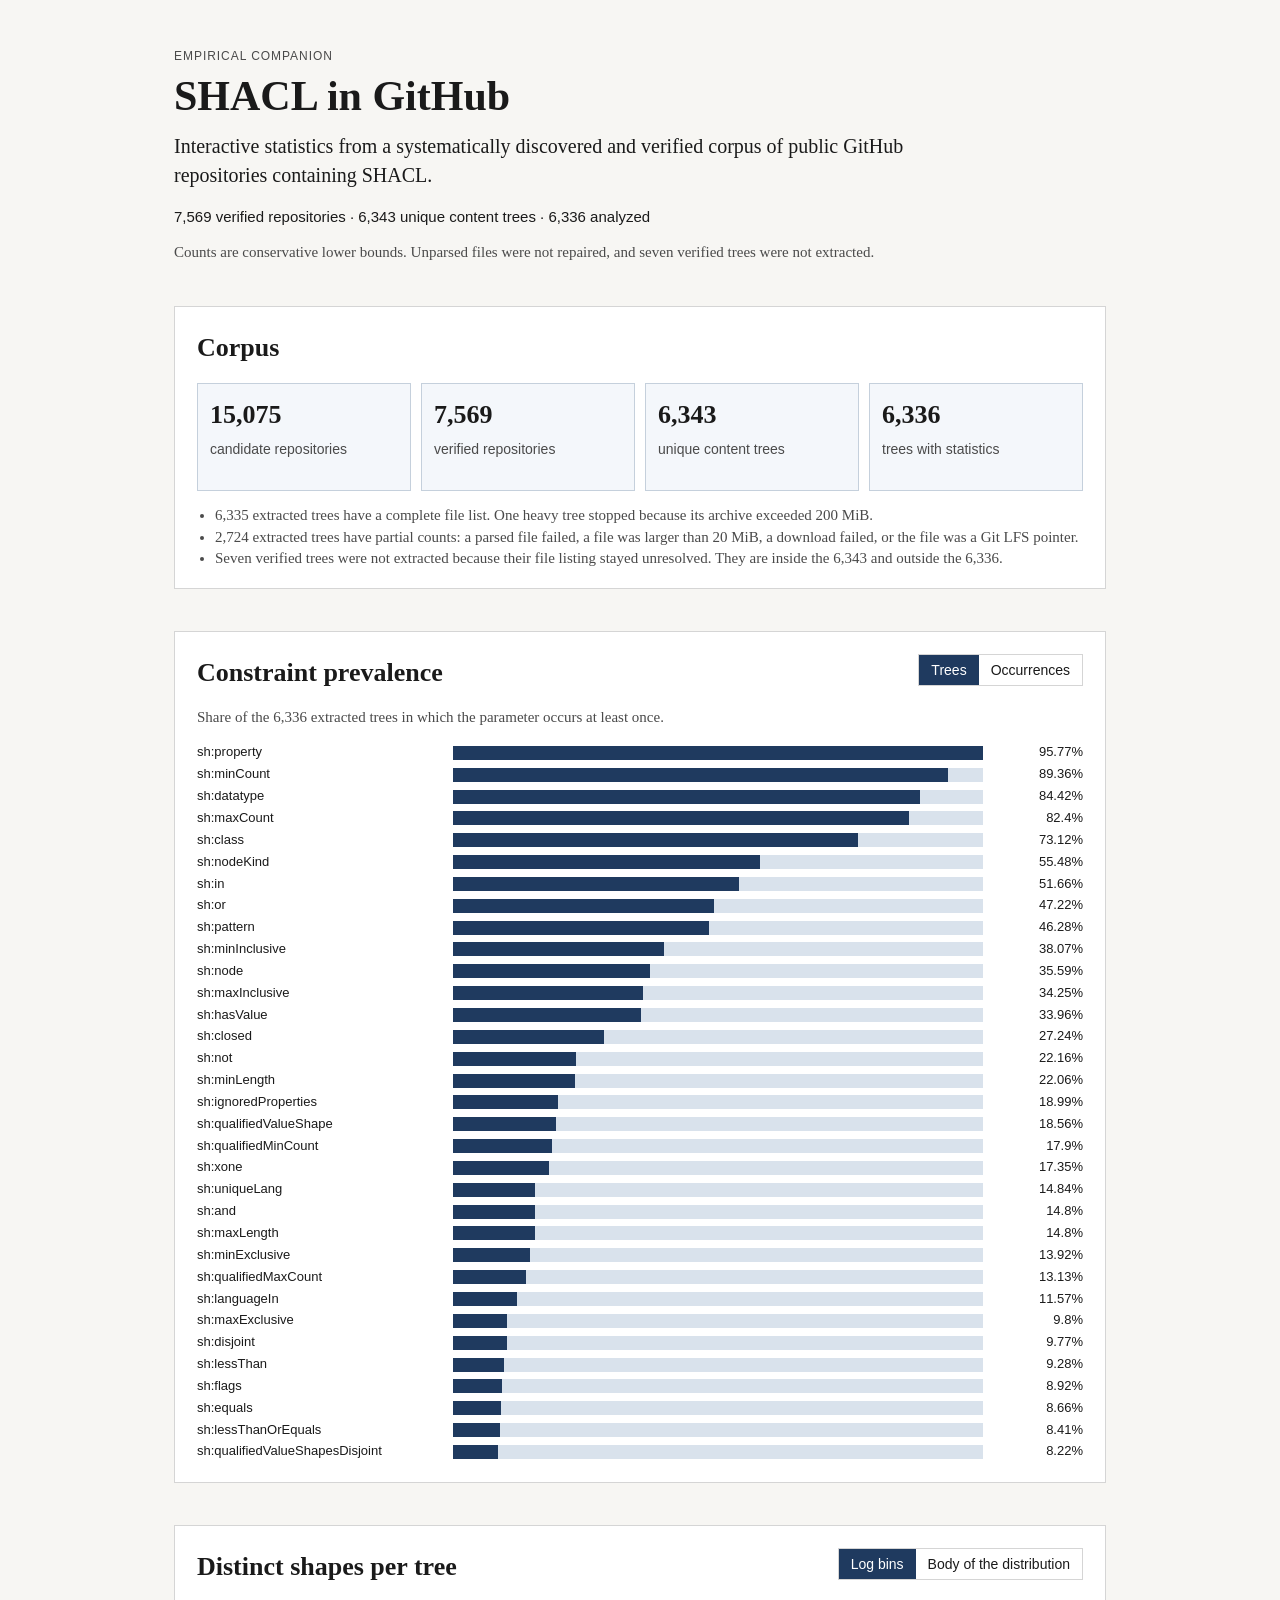
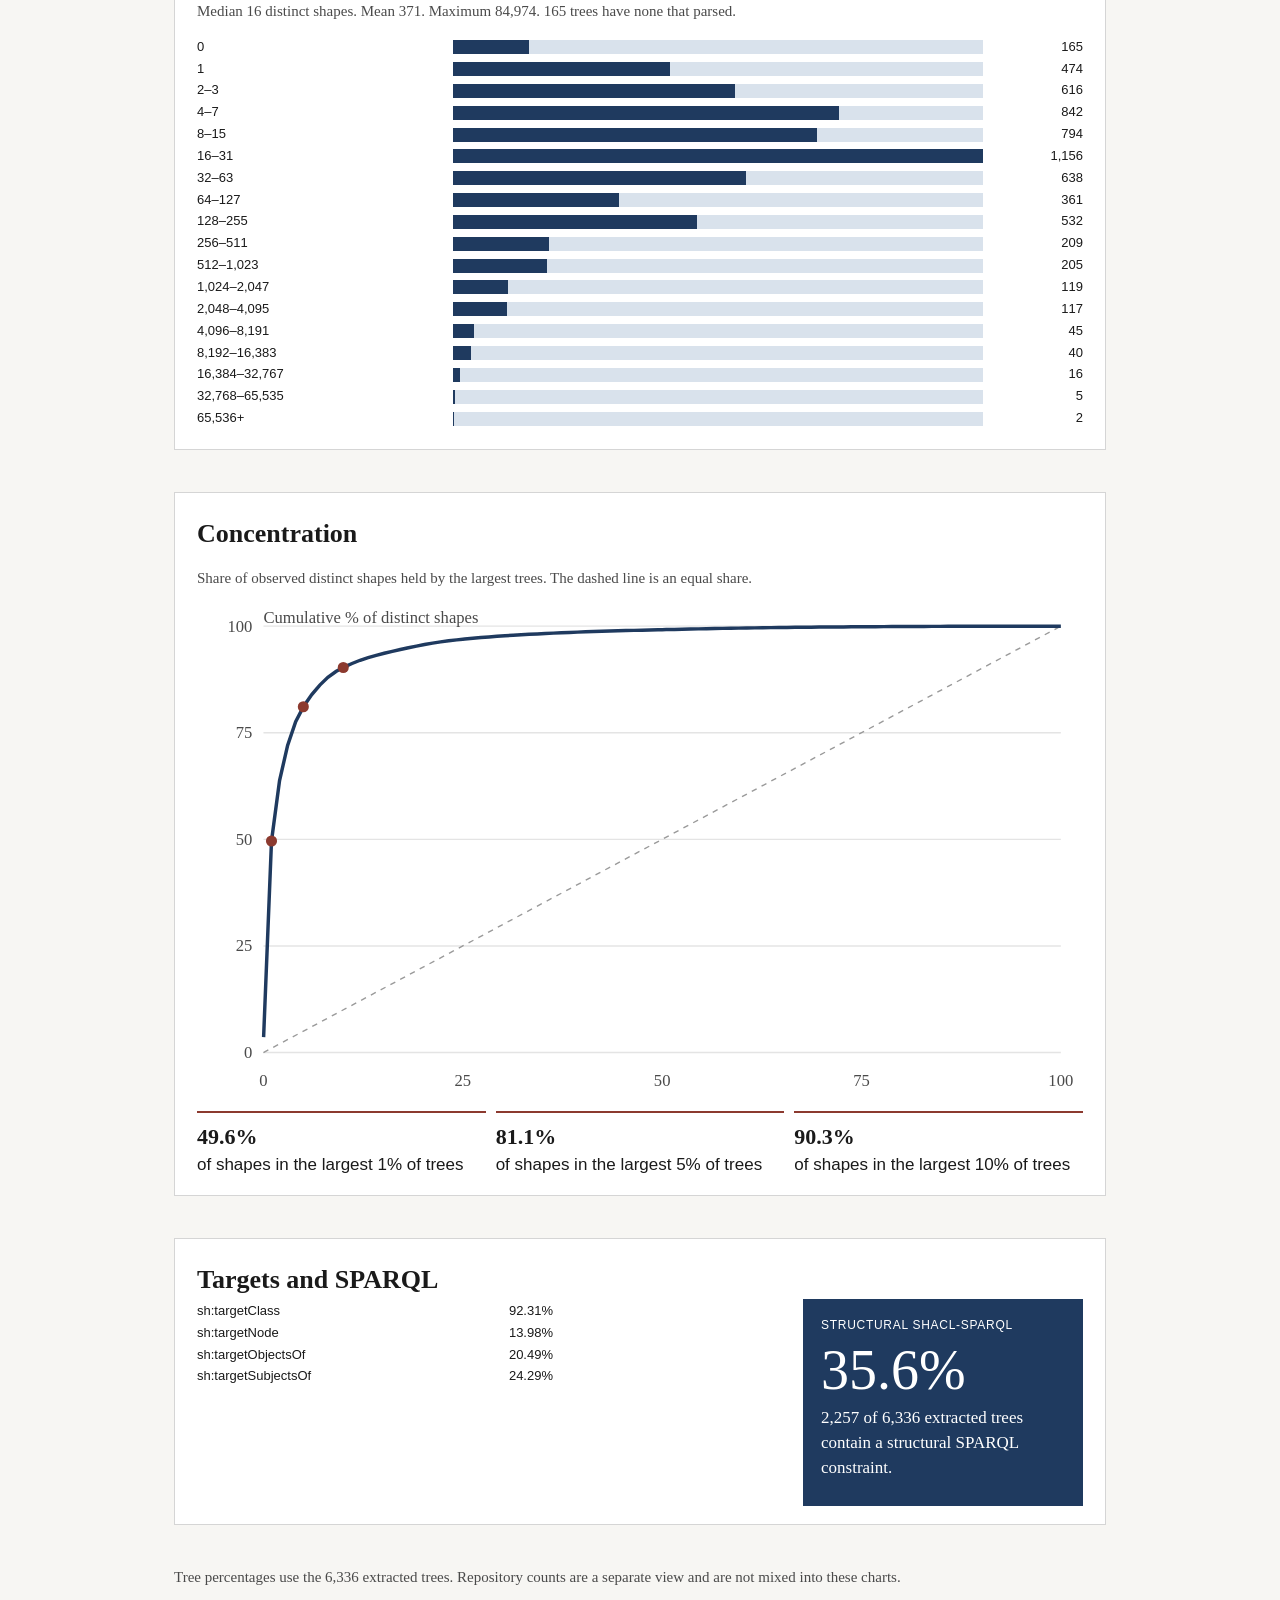
==== docs/index.html @ de82d3dc "Publish the companion site from docs so GitHub Pages can serve it. Pages is set to the docs folder a" ====
<!DOCTYPE html>
<html lang="en">
<head>
  <meta charset="utf-8">
  <meta name="viewport" content="width=device-width, initial-scale=1">
  <title>SHACL in GitHub</title>
  <link rel="stylesheet" href="style.css">
</head>
<body>
  <header>
    <p class="kicker">Empirical companion</p>
    <h1>SHACL in GitHub</h1>
    <p class="lead">Interactive statistics from a systematically discovered and verified corpus of public GitHub repositories containing SHACL.</p>
    <p class="pills">7,569 verified repositories · 6,343 unique content trees · 6,336 analyzed</p>
    <p class="note">Counts are conservative lower bounds. Unparsed files were not repaired, and seven verified trees were not extracted.</p>
  </header>

  <main>
    <section id="coverage">
      <h2>Corpus</h2>
      <div class="funnel" id="funnel"></div>
      <ul class="coverage-notes" id="coverage-notes"></ul>
    </section>

    <section id="constraints">
      <div class="section-head">
        <h2>Constraint prevalence</h2>
        <div class="toggle" role="group" aria-label="Constraint measure">
          <button type="button" data-measure="trees" class="on">Trees</button>
          <button type="button" data-measure="occurrences">Occurrences</button>
        </div>
      </div>
      <p class="caption" id="constraint-caption"></p>
      <div id="constraint-chart" class="chart"></div>
    </section>

    <section id="shapes">
      <div class="section-head">
        <h2>Distinct shapes per tree</h2>
        <div class="toggle" role="group" aria-label="Histogram bins">
          <button type="button" data-hist="log" class="on">Log bins</button>
          <button type="button" data-hist="body">Body of the distribution</button>
        </div>
      </div>
      <p class="caption">Median 16 distinct shapes. Mean 371. Maximum 84,974. 165 trees have none that parsed.</p>
      <div id="shape-chart" class="chart"></div>
    </section>

    <section id="concentration">
      <h2>Concentration</h2>
      <p class="caption">Share of observed distinct shapes held by the largest trees. The dashed line is an equal share.</p>
      <div id="curve"></div>
      <div class="marker-row" id="markers"></div>
    </section>

    <section id="sparql">
      <h2>Targets and SPARQL</h2>
      <div class="split">
        <div>
          <div id="target-chart" class="chart"></div>
        </div>
        <aside class="sparql-card">
          <p class="sparql-kicker">Structural SHACL-SPARQL</p>
          <p class="sparql-num">35.6%</p>
          <p>2,257 of 6,336 extracted trees contain a structural SPARQL constraint.</p>
        </aside>
      </div>
    </section>
  </main>

  <footer>
    <p>Tree percentages use the 6,336 extracted trees. Repository counts are a separate view and are not mixed into these charts.</p>
  </footer>
  <script src="data.js"></script>
  <script src="app.js"></script>
</body>
</html>
---- docs/style.css ----
:root {
  --ink: #1a1a1a;
  --muted: #4a4a4a;
  --line: #d5d5d5;
  --paper: #f7f6f3;
  --card: #fff;
  --bar: #1f3a5f;
  --bar-soft: #d9e2ec;
  --accent: #8c3a2f;
}
* { box-sizing: border-box; }
body {
  margin: 0;
  color: var(--ink);
  background: var(--paper);
  font: 17px/1.45 "Iowan Old Style", Palatino, "Palatino Linotype", Georgia, serif;
}
header, main, footer { max-width: 980px; margin: 0 auto; padding: 0 24px; }
header { padding-top: 48px; }
h1 { font-size: 42px; line-height: 1.1; margin: 0 0 12px; font-weight: 600; }
h2 { font-size: 26px; margin: 0; font-weight: 600; }
.kicker { letter-spacing: 0.08em; text-transform: uppercase; font-size: 12px; color: var(--muted); margin: 0 0 8px; font-family: "Source Sans 3", "Segoe UI", sans-serif; }
.lead { font-size: 20px; max-width: 40em; margin: 0 0 16px; }
.pills { font-family: "Source Sans 3", "Segoe UI", sans-serif; font-size: 15px; margin: 0; }
.note, .caption, footer p, .coverage-notes { color: var(--muted); font-size: 15px; }
section { margin: 42px 0; background: var(--card); border: 1px solid var(--line); padding: 22px 22px 18px; }
.section-head, .split { display: flex; justify-content: space-between; gap: 18px; align-items: start; }
.toggle { display: flex; border: 1px solid var(--line); }
.toggle button {
  font: 14px/1 "Source Sans 3", "Segoe UI", sans-serif;
  background: #fff; border: 0; padding: 8px 12px; cursor: pointer; color: var(--ink);
}
.toggle button.on { background: var(--bar); color: #fff; }
.funnel { display: grid; grid-template-columns: repeat(4, 1fr); gap: 10px; margin-top: 16px; }
.step { background: #f4f7fb; border: 1px solid #c5d0dc; padding: 12px; min-height: 108px; }
.step b { display: block; font-size: 26px; font-variant-numeric: tabular-nums; }
.step span { display: block; margin-top: 6px; font-size: 14px; color: var(--muted); font-family: "Source Sans 3", "Segoe UI", sans-serif; }
.coverage-notes { margin: 14px 0 0; padding-left: 18px; }
.row { display: grid; grid-template-columns: 248px 1fr 92px; gap: 8px; align-items: center; margin: 3px 0; font-family: "Source Sans 3", "Segoe UI", sans-serif; font-size: 13px; }
.row .track { background: var(--bar-soft); height: 14px; }
.row .fill { background: var(--bar); height: 14px; }
.row .val { text-align: right; font-variant-numeric: tabular-nums; }
#curve svg { width: 100%; height: auto; display: block; margin-top: 8px; }
.marker-row { display: grid; grid-template-columns: repeat(3, 1fr); gap: 10px; margin-top: 8px; }
.marker-row div { border-top: 2px solid var(--accent); padding-top: 8px; font-family: "Source Sans 3", "Segoe UI", sans-serif; }
.marker-row strong { font-size: 22px; font-family: Georgia, serif; }
.sparql-card { flex: 0 0 280px; background: #1f3a5f; color: #fff; padding: 18px; }
.sparql-card p { margin: 0 0 8px; }
.sparql-num { font-size: 56px; line-height: 1; margin: 8px 0 12px; }
.sparql-kicker { letter-spacing: 0.06em; text-transform: uppercase; font-size: 12px; font-family: "Source Sans 3", "Segoe UI", sans-serif; }
footer { padding-bottom: 48px; }
@media (max-width: 800px) {
  .funnel, .split, .section-head, .marker-row { display: block; }
  .sparql-card { margin-top: 16px; }
  .row { grid-template-columns: 148px 1fr 72px; font-size: 12px; }
}
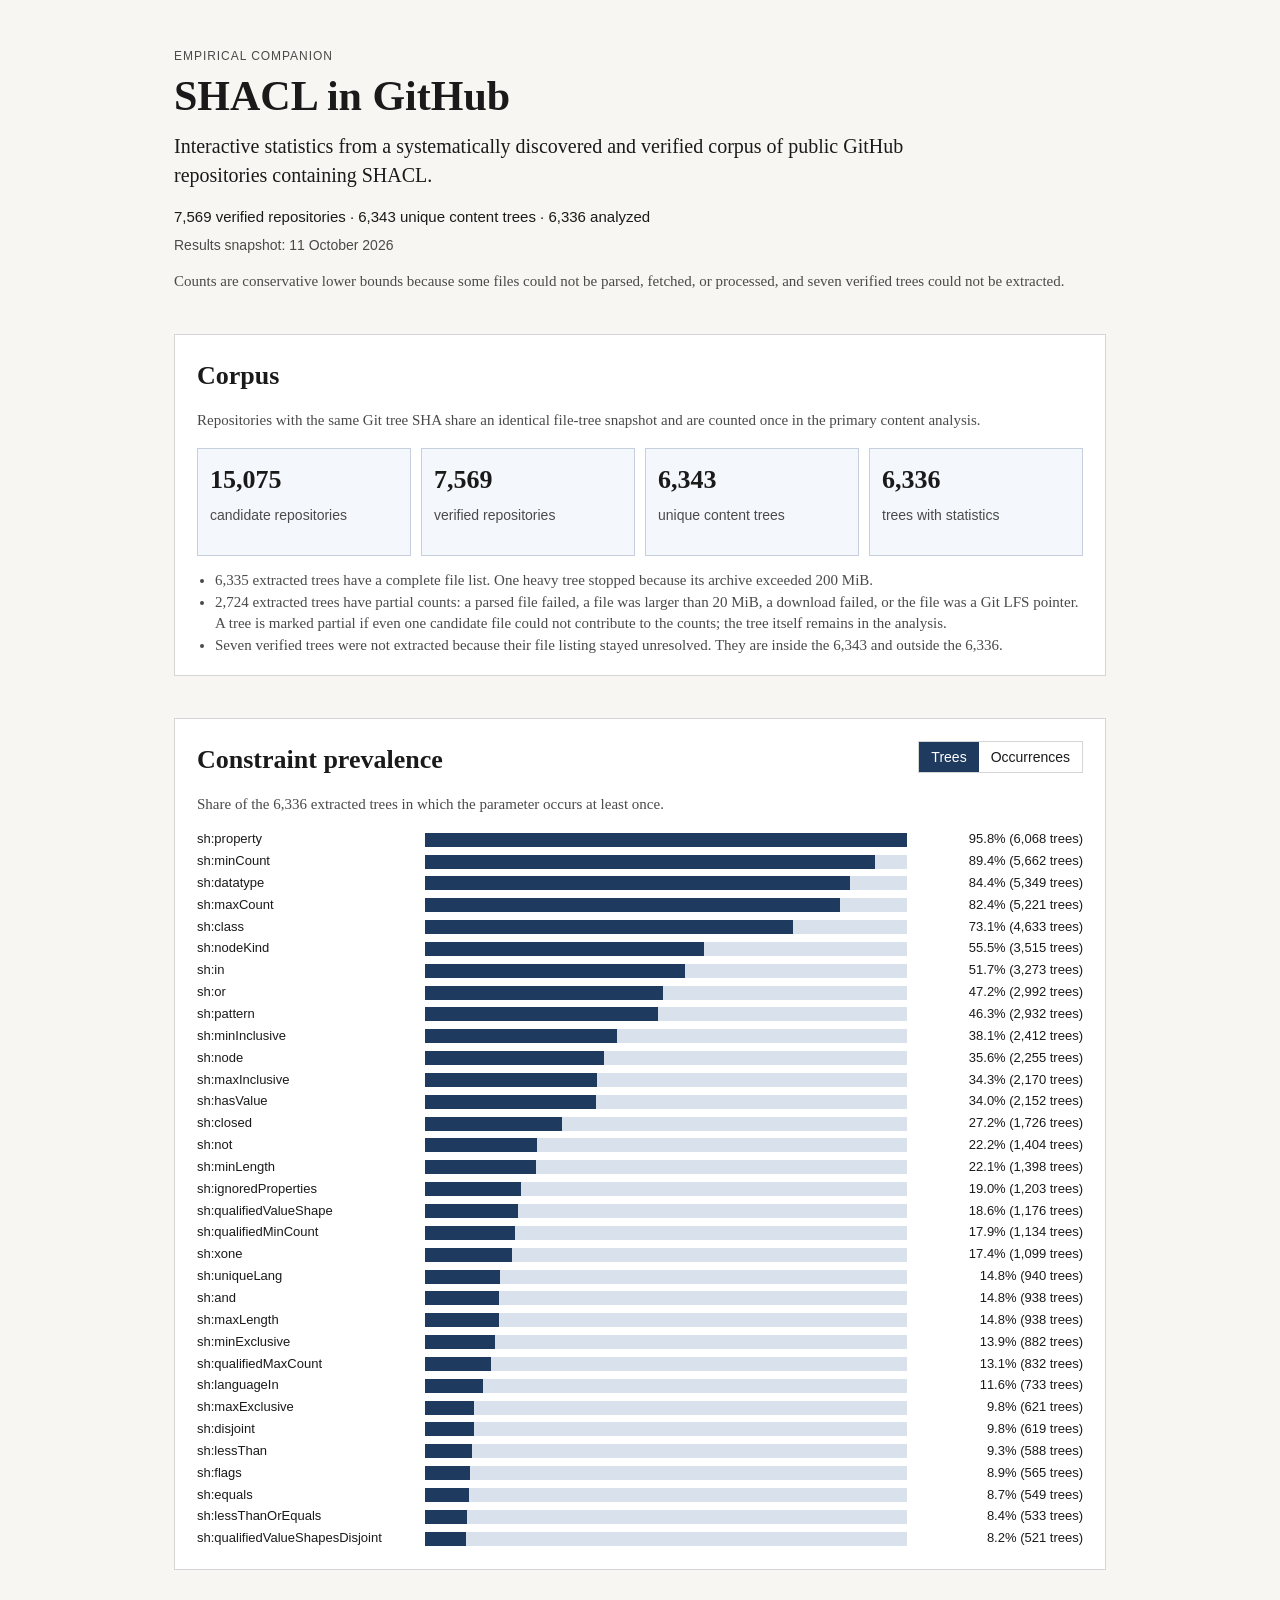
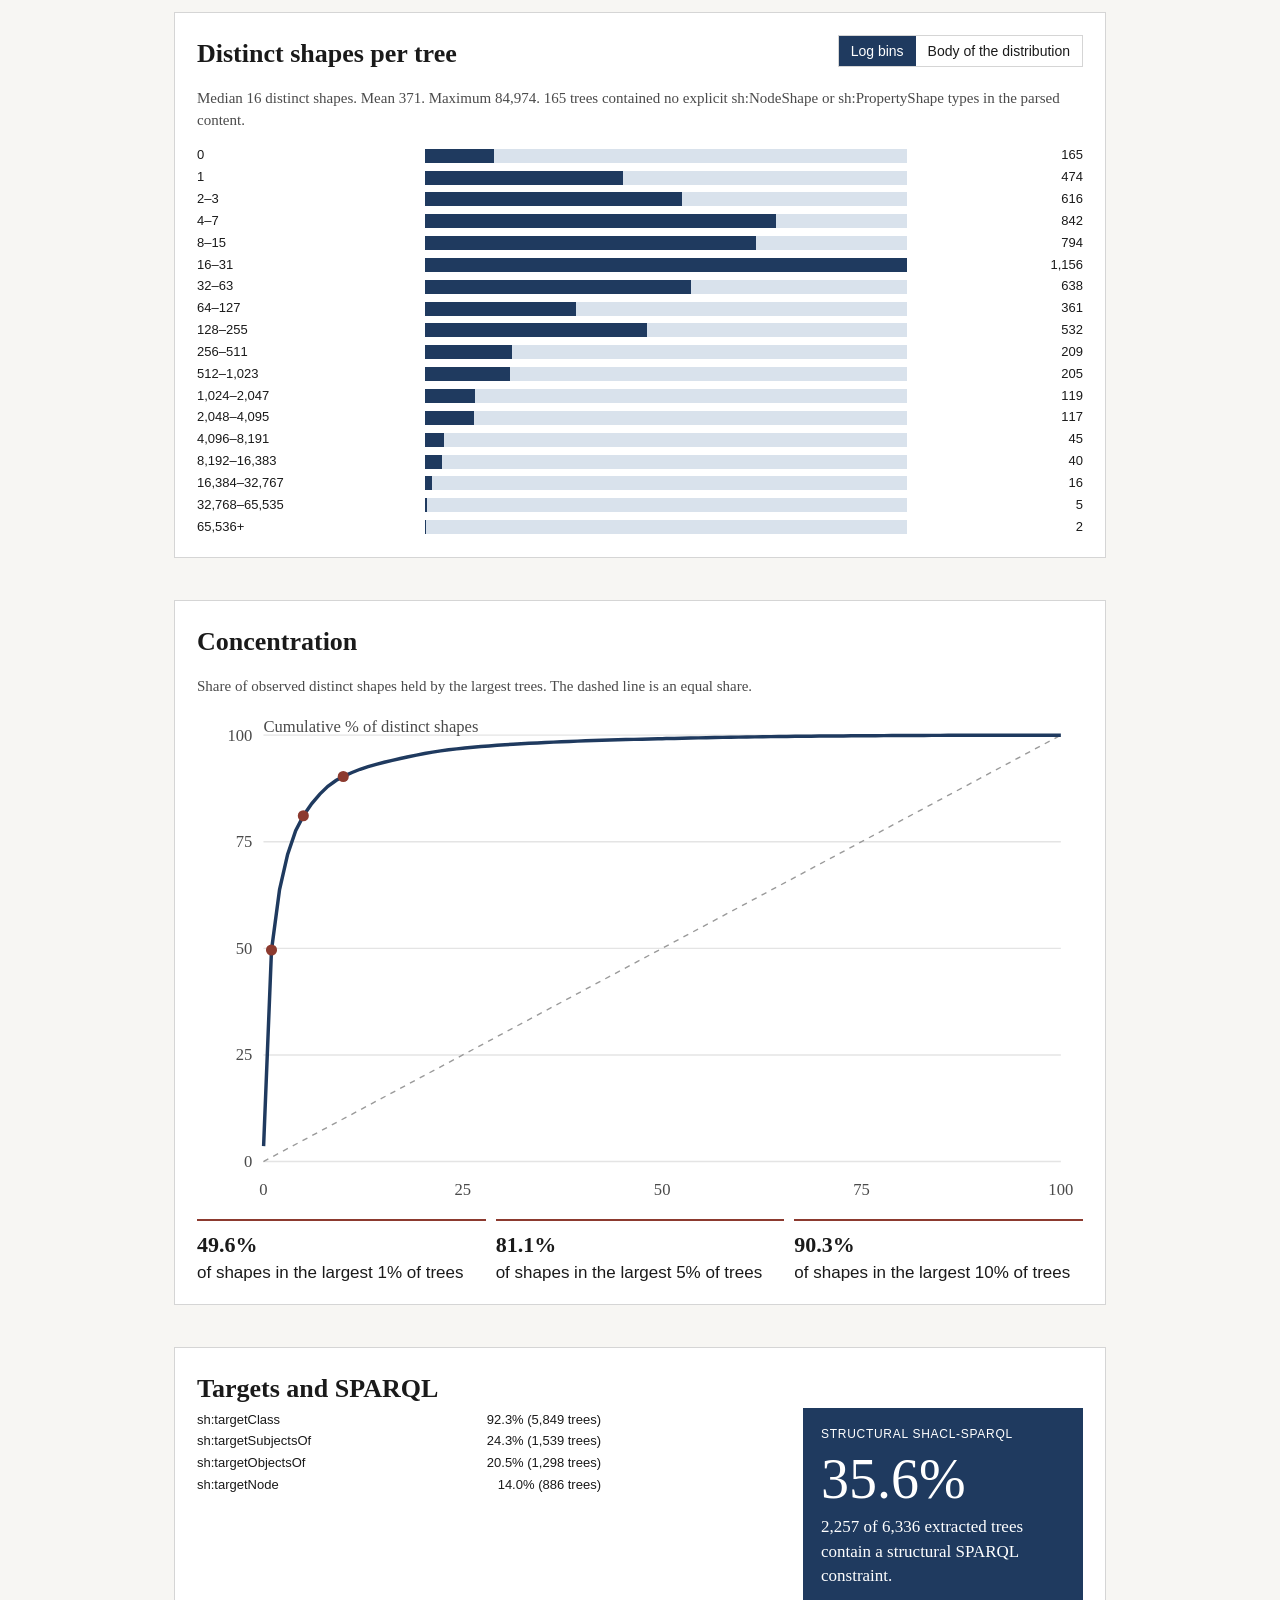
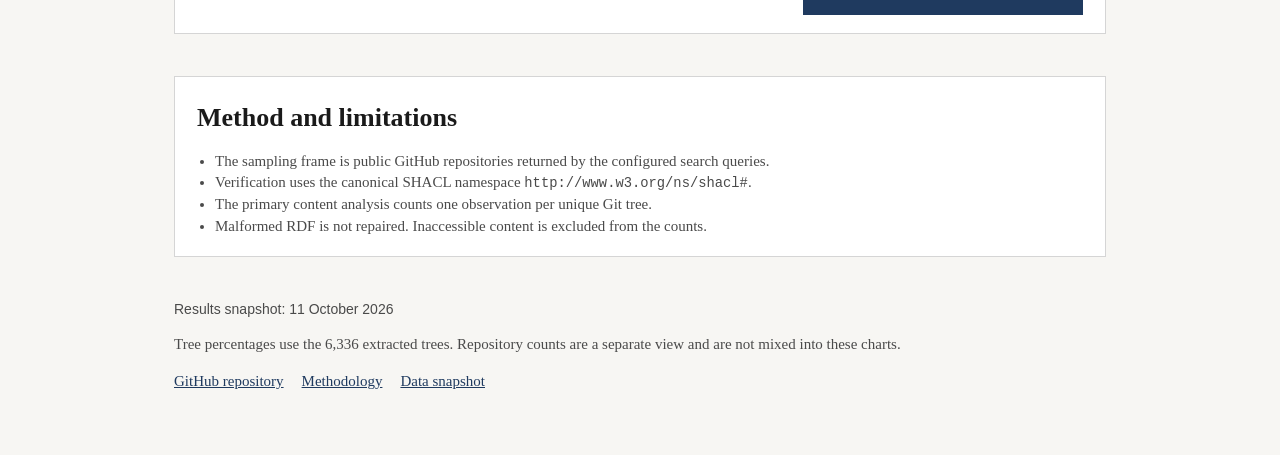
==== commit 4ca2d458: "State the finished corpus in the README and on the companion page. The README still described Milest" ====
--- a/docs/index.html
+++ b/docs/index.html
@@ -12,12 +12,14 @@
     <h1>SHACL in GitHub</h1>
     <p class="lead">Interactive statistics from a systematically discovered and verified corpus of public GitHub repositories containing SHACL.</p>
     <p class="pills">7,569 verified repositories · 6,343 unique content trees · 6,336 analyzed</p>
-    <p class="note">Counts are conservative lower bounds. Unparsed files were not repaired, and seven verified trees were not extracted.</p>
+    <p class="snapshot">Results snapshot: 11 October 2026</p>
+    <p class="note">Counts are conservative lower bounds because some files could not be parsed, fetched, or processed, and seven verified trees could not be extracted.</p>
   </header>
 
   <main>
     <section id="coverage">
       <h2>Corpus</h2>
+      <p class="caption">Repositories with the same Git tree SHA share an identical file-tree snapshot and are counted once in the primary content analysis.</p>
       <div class="funnel" id="funnel"></div>
       <ul class="coverage-notes" id="coverage-notes"></ul>
     </section>
@@ -42,7 +44,7 @@
           <button type="button" data-hist="body">Body of the distribution</button>
         </div>
       </div>
-      <p class="caption">Median 16 distinct shapes. Mean 371. Maximum 84,974. 165 trees have none that parsed.</p>
+      <p class="caption">Median 16 distinct shapes. Mean 371. Maximum 84,974. 165 trees contained no explicit sh:NodeShape or sh:PropertyShape types in the parsed content.</p>
       <div id="shape-chart" class="chart"></div>
     </section>
 
@@ -66,10 +68,26 @@
         </aside>
       </div>
     </section>
+
+    <section id="method">
+      <h2>Method and limitations</h2>
+      <ul class="coverage-notes">
+        <li>The sampling frame is public GitHub repositories returned by the configured search queries.</li>
+        <li>Verification uses the canonical SHACL namespace <code>http://www.w3.org/ns/shacl#</code>.</li>
+        <li>The primary content analysis counts one observation per unique Git tree.</li>
+        <li>Malformed RDF is not repaired. Inaccessible content is excluded from the counts.</li>
+      </ul>
+    </section>
   </main>
 
   <footer>
+    <p class="snapshot">Results snapshot: 11 October 2026</p>
     <p>Tree percentages use the 6,336 extracted trees. Repository counts are a separate view and are not mixed into these charts.</p>
+    <p class="links">
+      <a href="https://github.com/erdemonal/shacl-resources">GitHub repository</a>
+      <a href="https://github.com/erdemonal/shacl-resources/blob/main/README.md">Methodology</a>
+      <a href="https://github.com/erdemonal/shacl-resources/blob/main/docs/data.js">Data snapshot</a>
+    </p>
   </footer>
   <script src="data.js"></script>
   <script src="app.js"></script>
--- a/docs/style.css
+++ b/docs/style.css
@@ -22,7 +22,9 @@
 .kicker { letter-spacing: 0.08em; text-transform: uppercase; font-size: 12px; color: var(--muted); margin: 0 0 8px; font-family: "Source Sans 3", "Segoe UI", sans-serif; }
 .lead { font-size: 20px; max-width: 40em; margin: 0 0 16px; }
 .pills { font-family: "Source Sans 3", "Segoe UI", sans-serif; font-size: 15px; margin: 0; }
+.snapshot { font-family: "Source Sans 3", "Segoe UI", sans-serif; font-size: 14px; color: var(--muted); margin: 8px 0 0; }
 .note, .caption, footer p, .coverage-notes { color: var(--muted); font-size: 15px; }
+code { font-size: 0.92em; }
 section { margin: 42px 0; background: var(--card); border: 1px solid var(--line); padding: 22px 22px 18px; }
 .section-head, .split { display: flex; justify-content: space-between; gap: 18px; align-items: start; }
 .toggle { display: flex; border: 1px solid var(--line); }
@@ -36,7 +38,7 @@
 .step b { display: block; font-size: 26px; font-variant-numeric: tabular-nums; }
 .step span { display: block; margin-top: 6px; font-size: 14px; color: var(--muted); font-family: "Source Sans 3", "Segoe UI", sans-serif; }
 .coverage-notes { margin: 14px 0 0; padding-left: 18px; }
-.row { display: grid; grid-template-columns: 248px 1fr 92px; gap: 8px; align-items: center; margin: 3px 0; font-family: "Source Sans 3", "Segoe UI", sans-serif; font-size: 13px; }
+.row { display: grid; grid-template-columns: 220px 1fr 168px; gap: 8px; align-items: center; margin: 3px 0; font-family: "Source Sans 3", "Segoe UI", sans-serif; font-size: 13px; }
 .row .track { background: var(--bar-soft); height: 14px; }
 .row .fill { background: var(--bar); height: 14px; }
 .row .val { text-align: right; font-variant-numeric: tabular-nums; }
@@ -49,8 +51,10 @@
 .sparql-num { font-size: 56px; line-height: 1; margin: 8px 0 12px; }
 .sparql-kicker { letter-spacing: 0.06em; text-transform: uppercase; font-size: 12px; font-family: "Source Sans 3", "Segoe UI", sans-serif; }
 footer { padding-bottom: 48px; }
+.links { display: flex; flex-wrap: wrap; gap: 8px 18px; }
+.links a { color: var(--bar); }
 @media (max-width: 800px) {
   .funnel, .split, .section-head, .marker-row { display: block; }
   .sparql-card { margin-top: 16px; }
-  .row { grid-template-columns: 148px 1fr 72px; font-size: 12px; }
+  .row { grid-template-columns: 132px 1fr 148px; font-size: 12px; }
 }
